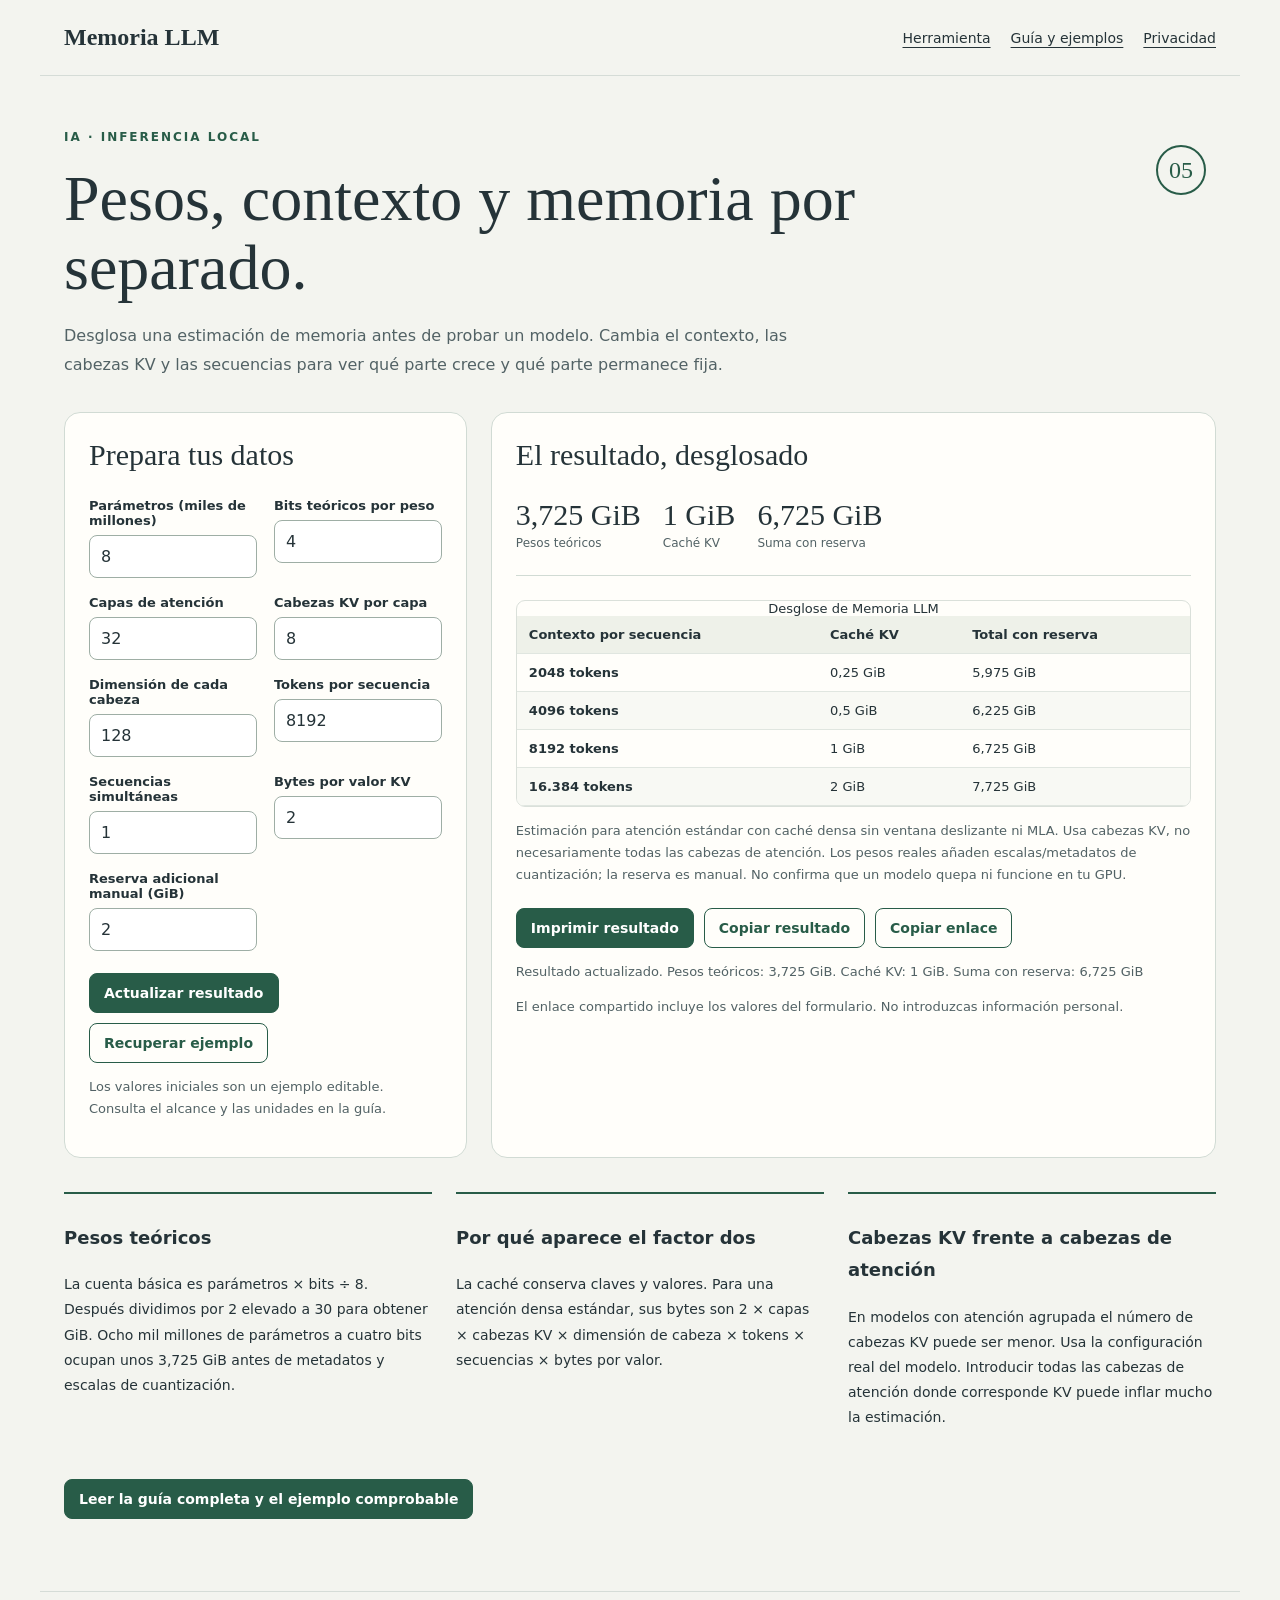
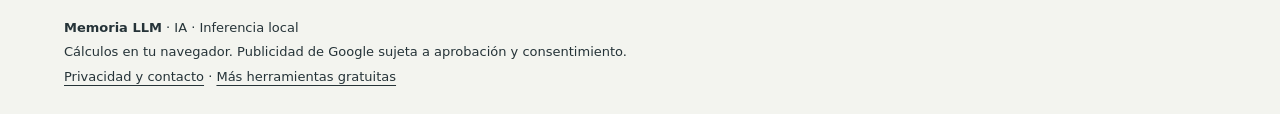
==== index.html @ c2d44539 "Publicar Memoria LLM completa" ====
<!doctype html><html lang="es"><head><meta charset="utf-8"><meta name="viewport" content="width=device-width,initial-scale=1"><meta name="theme-color" content="#285c48"><title>Calculadora de memoria LLM: pesos y caché KV por contexto | Memoria LLM</title><meta name="description" content="Estima pesos teóricos y caché KV de un LLM con parámetros explícitos. Compara contextos y secuencias, distingue GiB y reserva manual, sin prometer compatibilidad."><link rel="canonical" href="https://ilga25.github.io/memoria-llm/"><link rel="icon" href="favicon.svg" type="image/svg+xml"><link rel="stylesheet" href="style.css"><style>:root{--accent:#285c48}</style><script async src="https://pagead2.googlesyndication.com/pagead/js/adsbygoogle.js?client=ca-pub-2632653491273997" crossorigin="anonymous"></script><script src="privacy-options.js" defer></script><script src="math.js" defer></script><script src="app.js" defer></script><script id="tool-config" type="application/json">{"slug": "memoria-llm", "name": "Memoria LLM", "kind": "memory", "category": "IA · Inferencia local", "color": "#285c48", "title": "Calculadora de memoria LLM: pesos y caché KV por contexto", "description": "Estima pesos teóricos y caché KV de un LLM con parámetros explícitos. Compara contextos y secuencias, distingue GiB y reserva manual, sin prometer compatibilidad.", "hero": "Pesos, contexto y memoria por separado.", "intro": "Desglosa una estimación de memoria antes de probar un modelo. Cambia el contexto, las cabezas KV y las secuencias para ver qué parte crece y qué parte permanece fija.", "fields": [["params", "Parámetros (miles de millones)", 8, 0.001, 1000, 0.001], ["bits", "Bits teóricos por peso", 4, 1, 64, 0.5], ["layers", "Capas de atención", 32, 1, 512, 1], ["heads", "Cabezas KV por capa", 8, 1, 512, 1], ["headDim", "Dimensión de cada cabeza", 128, 1, 1024, 1], ["context", "Tokens por secuencia", 8192, 1, 10000000, 1], ["batch", "Secuencias simultáneas", 1, 1, 1024, 1], ["kvBytes", "Bytes por valor KV", 2, 0.5, 8, 0.5], ["overhead", "Reserva adicional manual (GiB)", 2, 0, 1000, 0.1]], "source": ["Hugging Face: funcionamiento de la caché", "https://huggingface.co/docs/transformers/cache_explanation"], "guide": [["Pesos teóricos", "La cuenta básica es parámetros × bits ÷ 8. Después dividimos por 2 elevado a 30 para obtener GiB. Ocho mil millones de parámetros a cuatro bits ocupan unos 3,725 GiB antes de metadatos y escalas de cuantización."], ["Por qué aparece el factor dos", "La caché conserva claves y valores. Para una atención densa estándar, sus bytes son 2 × capas × cabezas KV × dimensión de cabeza × tokens × secuencias × bytes por valor."], ["Cabezas KV frente a cabezas de atención", "En modelos con atención agrupada el número de cabezas KV puede ser menor. Usa la configuración real del modelo. Introducir todas las cabezas de atención donde corresponde KV puede inflar mucho la estimación."], ["Dónde deja de servir esta fórmula", "No modelamos ventanas deslizantes, capas híbridas, MLA, paginación, offloading o cachés compartidas. La documentación de tu motor y modelo tiene prioridad. La tabla compara geometría de memoria, no velocidad de generación."], ["La reserva no se descubre automáticamente", "La memoria adicional es una entrada manual para buffers, activaciones y otros costes. No conocemos tu GPU ni procesos abiertos. La suma no es una certificación de que un modelo quepa: el archivo real y el motor pueden necesitar más."], ["Ejemplo comprobable", "Con 32 capas, ocho cabezas KV, dimensión 128, contexto 8.192, una secuencia y valores de dos bytes, la caché densa es de 1 GiB. Duplicar el contexto o las secuencias la duplica."]]}</script><script type="application/ld+json">{"@context": "https://schema.org", "@type": "WebApplication", "name": "Memoria LLM", "url": "https://ilga25.github.io/memoria-llm/", "description": "Estima pesos teóricos y caché KV de un LLM con parámetros explícitos. Compara contextos y secuencias, distingue GiB y reserva manual, sin prometer compatibilidad.", "inLanguage": "es", "operatingSystem": "Any", "applicationCategory": "UtilitiesApplication", "offers": {"@type": "Offer", "price": "0", "priceCurrency": "EUR"}}</script></head><body><a href="#main" class="skip">Saltar al contenido</a><header><a href="./">Memoria LLM</a><nav aria-label="Principal"><a href="./">Herramienta</a><a href="guia.html">Guía y ejemplos</a><a href="privacidad.html">Privacidad</a></nav></header><main id="main"><section class="hero"><div class="badge" aria-hidden="true">05</div><p class="eyebrow">IA · Inferencia local</p><h1>Pesos, contexto y memoria por separado.</h1><p class="intro">Desglosa una estimación de memoria antes de probar un modelo. Cambia el contexto, las cabezas KV y las secuencias para ver qué parte crece y qué parte permanece fija.</p></section><div class="workspace"><section class="panel inputs"><h2>Prepara tus datos</h2><form id="form"><div class="fields"><label class="field">Parámetros (miles de millones)<input id="params" type="number" min="0.001" max="1000" step="0.001" value="8" required></label><label class="field">Bits teóricos por peso<input id="bits" type="number" min="1" max="64" step="0.5" value="4" required></label><label class="field">Capas de atención<input id="layers" type="number" min="1" max="512" step="1" value="32" required></label><label class="field">Cabezas KV por capa<input id="heads" type="number" min="1" max="512" step="1" value="8" required></label><label class="field">Dimensión de cada cabeza<input id="headDim" type="number" min="1" max="1024" step="1" value="128" required></label><label class="field">Tokens por secuencia<input id="context" type="number" min="1" max="10000000" step="1" value="8192" required></label><label class="field">Secuencias simultáneas<input id="batch" type="number" min="1" max="1024" step="1" value="1" required></label><label class="field">Bytes por valor KV<input id="kvBytes" type="number" min="0.5" max="8" step="0.5" value="2" required></label><label class="field">Reserva adicional manual (GiB)<input id="overhead" type="number" min="0" max="1000" step="0.1" value="2" required></label></div><div class="actions"><button type="submit">Actualizar resultado</button><button id="reset" class="secondary" type="button">Recuperar ejemplo</button></div></form><p class="small">Los valores iniciales son un ejemplo editable. Consulta el alcance y las unidades en la guía.</p></section><section class="panel output"><h2>El resultado, desglosado</h2><noscript>Activa JavaScript para utilizar la herramienta. La guía se puede consultar sin JavaScript.</noscript><p id="error" role="alert" hidden></p><div id="result"><div id="metrics" class="metrics"></div><div class="table-wrap"><table><caption>Desglose de Memoria LLM</caption><thead><tr id="head-row"></tr></thead><tbody id="body-rows"></tbody></table></div><p id="note" class="small"></p></div><div class="actions"><button id="print" type="button">Imprimir resultado</button><button id="copy" type="button" class="secondary">Copiar resultado</button><button id="share" type="button" class="secondary">Copiar enlace</button></div><p id="feedback" role="status" class="small"></p><textarea id="copy-field" aria-label="Contenido para copiar" readonly hidden></textarea><p id="status" role="status" class="small"></p><p class="small share-note">El enlace compartido incluye los valores del formulario. No introduzcas información personal.</p></section></div><section class="cards"><article><h3>Pesos teóricos</h3><p>La cuenta básica es parámetros × bits ÷ 8. Después dividimos por 2 elevado a 30 para obtener GiB. Ocho mil millones de parámetros a cuatro bits ocupan unos 3,725 GiB antes de metadatos y escalas de cuantización.</p></article><article><h3>Por qué aparece el factor dos</h3><p>La caché conserva claves y valores. Para una atención densa estándar, sus bytes son 2 × capas × cabezas KV × dimensión de cabeza × tokens × secuencias × bytes por valor.</p></article><article><h3>Cabezas KV frente a cabezas de atención</h3><p>En modelos con atención agrupada el número de cabezas KV puede ser menor. Usa la configuración real del modelo. Introducir todas las cabezas de atención donde corresponde KV puede inflar mucho la estimación.</p></article></section><p class="guide-link"><a class="button" href="guia.html">Leer la guía completa y el ejemplo comprobable</a></p></main><footer><strong>Memoria LLM</strong> · IA · Inferencia local<br>Cálculos en tu navegador. Publicidad de Google sujeta a aprobación y consentimiento.<br><a href="privacidad.html">Privacidad y contacto</a> · <a href="https://ilga25.github.io/herramientas.html">Más herramientas gratuitas</a><div><button type="button" id="privacy-options" class="secondary" hidden>Opciones de privacidad</button></div></footer></body></html>
---- style.css ----
:root{font-family:system-ui,sans-serif;color:#253338;background:#f3f4ef;font-synthesis:none;--accent:#155e63}*{box-sizing:border-box}body{margin:0}a{color:inherit;text-underline-offset:4px}header,main,footer{max-width:1200px;margin:auto;padding:24px}header{display:flex;justify-content:space-between;align-items:center;gap:20px;border-bottom:1px solid #d5dcd7}header>a{font:700 24px Georgia,serif;text-decoration:none}nav{display:flex;flex-wrap:wrap;gap:20px;font-size:14px}.eyebrow{text-transform:uppercase;letter-spacing:2px;font-size:12px;color:var(--accent);font-weight:750;margin-top:30px}h1{font:clamp(40px,5vw,65px)/1.08 Georgia,serif;font-weight:400;max-width:900px;margin:20px 0}h2{font:30px/1.2 Georgia,serif}h3{font-size:18px}.intro{max-width:760px;line-height:1.8;color:#526265}.hero{position:relative;padding-right:70px}.badge{position:absolute;right:10px;top:15px;width:50px;height:50px;border:2px solid var(--accent);color:var(--accent);border-radius:50%;display:grid;place-items:center;font:24px Georgia,serif}.workspace{display:grid;grid-template-columns:minmax(300px,.75fr) minmax(430px,1.35fr);gap:24px;margin:32px 0}.panel{min-width:0;background:#fffefa;border:1px solid #d1dbd4;border-radius:16px;padding:24px}.panel h2{margin-top:0}.fields{display:grid;grid-template-columns:1fr 1fr;gap:17px}.field{font-size:13px;font-weight:650;display:block}.field input,.field select,.field textarea{display:block;width:100%;min-width:0;margin:7px 0 0;border:1px solid #9eaea5;border-radius:8px;background:white;font:16px system-ui;color:#253338;padding:11px}.field textarea{min-height:240px;resize:vertical;font:14px/1.6 ui-monospace,monospace}.text-field{grid-column:1/-1}input:focus,textarea:focus,button:focus-visible{outline:3px solid color-mix(in srgb,var(--accent) 35%,white);outline-offset:2px}.actions{display:flex;gap:10px;flex-wrap:wrap;margin-top:22px}button,.button{border:1px solid var(--accent);border-radius:8px;background:var(--accent);color:white;padding:11px 14px;font:600 14px system-ui;cursor:pointer;text-decoration:none;display:inline-block}button.secondary{background:transparent;color:var(--accent)}button:disabled{opacity:.45;cursor:default}.small{font-size:13px;line-height:1.7;color:#526265}.metrics{display:flex;flex-wrap:wrap;gap:22px;padding:0 0 24px;border-bottom:1px solid #d1dbd4;margin-bottom:24px}.metrics div{max-width:100%}.metrics strong{display:block;font:30px Georgia,serif;overflow-wrap:anywhere}.metrics span{font-size:12px;color:#526265}.table-wrap{overflow:auto;max-height:680px;border:1px solid #dae0da;border-radius:9px}table{border-collapse:collapse;width:100%;font-size:13px}th,td{border-bottom:1px solid #e0e6e0;padding:11px 12px;text-align:left;vertical-align:top}thead{background:#eef1e9;position:sticky;top:0}tbody th{font-weight:600}tbody tr:nth-child(even){background:#f8f9f4}td{white-space:pre-wrap;overflow-wrap:anywhere;max-width:500px}#error{background:#fbece3;color:#833e20;border-left:4px solid #af5b32;padding:18px;line-height:1.6}#copy-field{width:100%;min-height:100px;font:13px monospace}.reading{max-width:790px;line-height:1.85}.reading h2{margin-top:34px}.cards{display:grid;grid-template-columns:repeat(3,1fr);gap:24px;margin:34px 0}.cards article{border-top:2px solid var(--accent);padding-top:10px;font-size:14px;line-height:1.8}footer{border-top:1px solid #d5dcd7;margin-top:32px;font-size:13px;line-height:1.9}.skip{position:absolute;top:-100px}.skip:focus{top:10px;background:white;padding:14px;z-index:10}[hidden]{display:none!important}.prompt-tool .workspace{grid-template-columns:1fr}.prompt-tool .fields{grid-template-columns:1fr 1fr}.prompt-tool .text-field{grid-column:auto}.prompt-tool .table-wrap td:last-child{min-width:280px;max-width:750px;font-family:ui-monospace,monospace}.prompt-tool .table-wrap{max-height:800px}@media(max-width:850px){.workspace{grid-template-columns:1fr}.cards{grid-template-columns:1fr}.prompt-tool .fields{grid-template-columns:1fr}.hero{padding-right:0}.badge{display:none}header{align-items:flex-start;flex-direction:column}h1{font-size:43px}}@media(max-width:420px){header,main,footer{padding:18px}.panel{padding:17px}.fields{grid-template-columns:1fr}nav{gap:14px}}@media print{body{background:white}header,footer,.hero,.inputs,.actions,.small.share-note,.cards,#feedback,#copy-field,.guide-link{display:none}.workspace{display:block}.panel{border:0;padding:0}.table-wrap{max-height:none;overflow:visible;border:0}thead{position:static}tr{break-inside:avoid}table{font-size:10px}main{padding:0}.metrics strong{font-size:24px}}
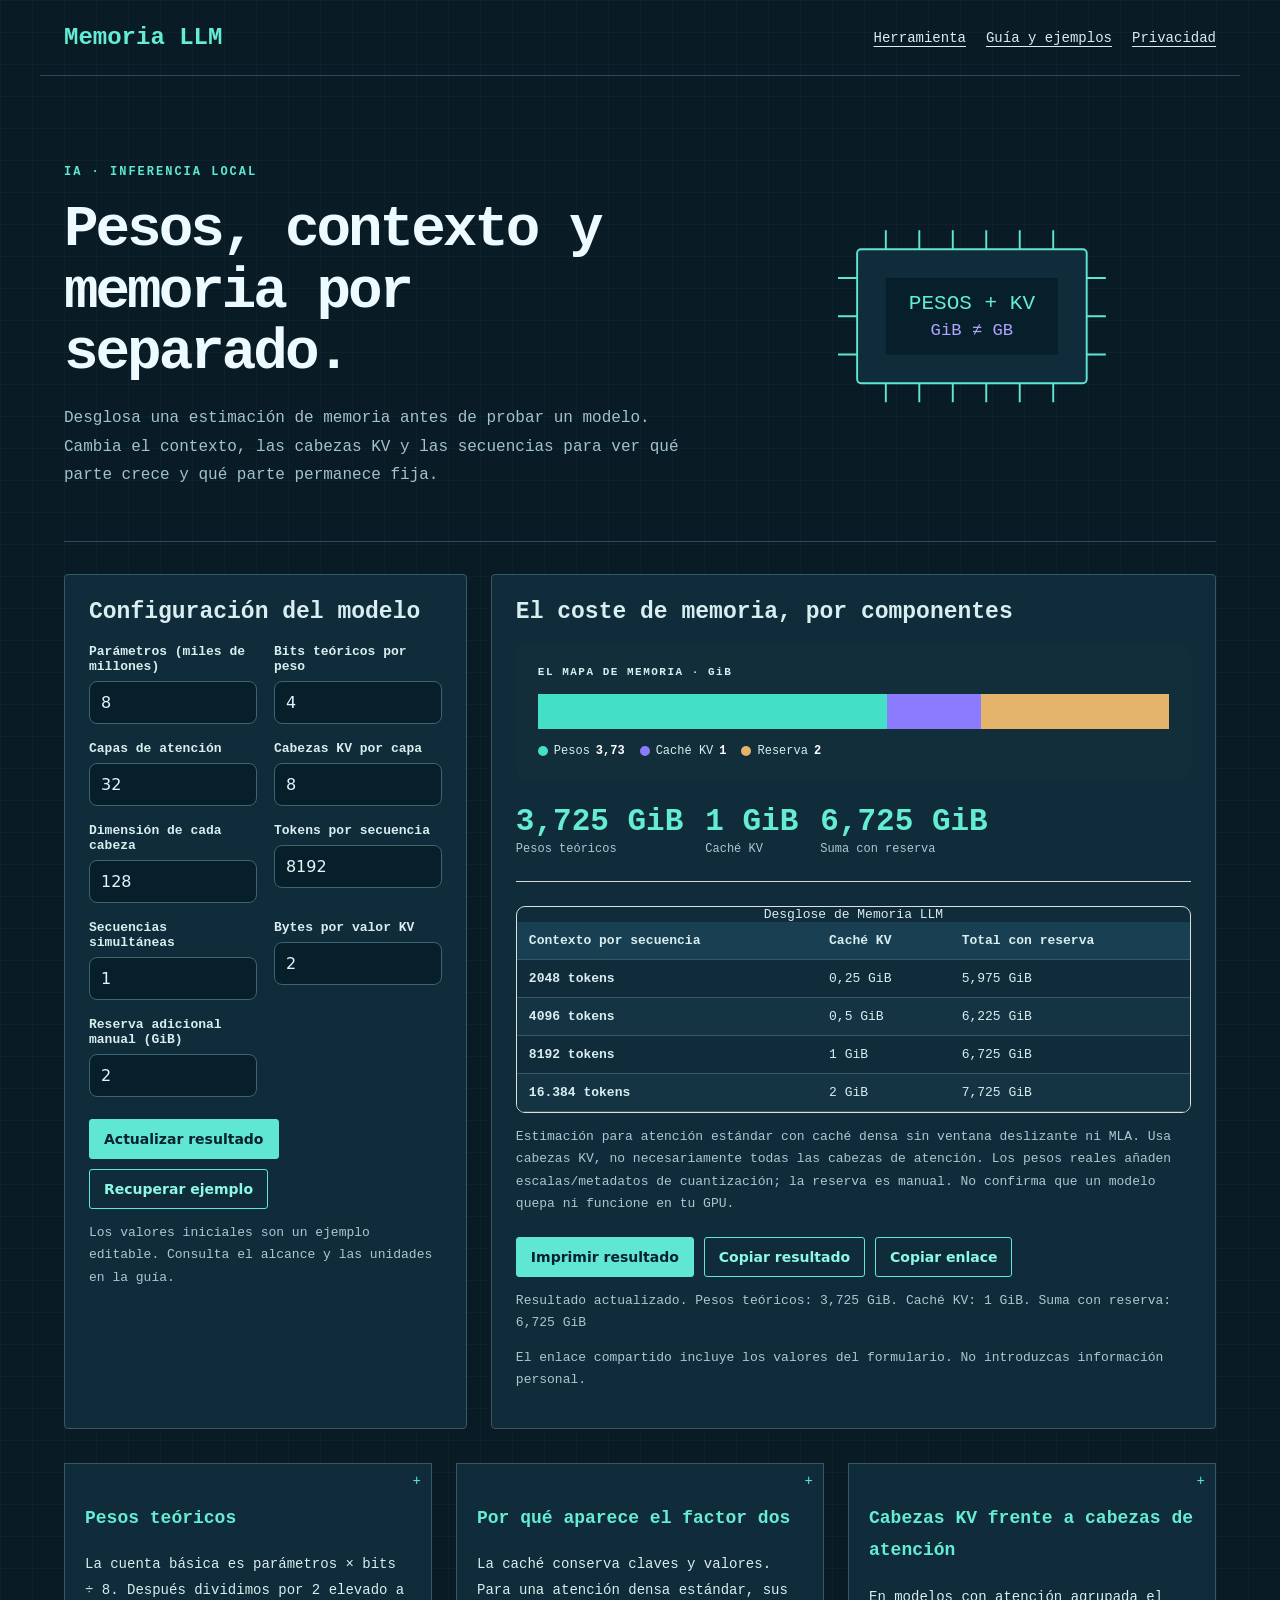
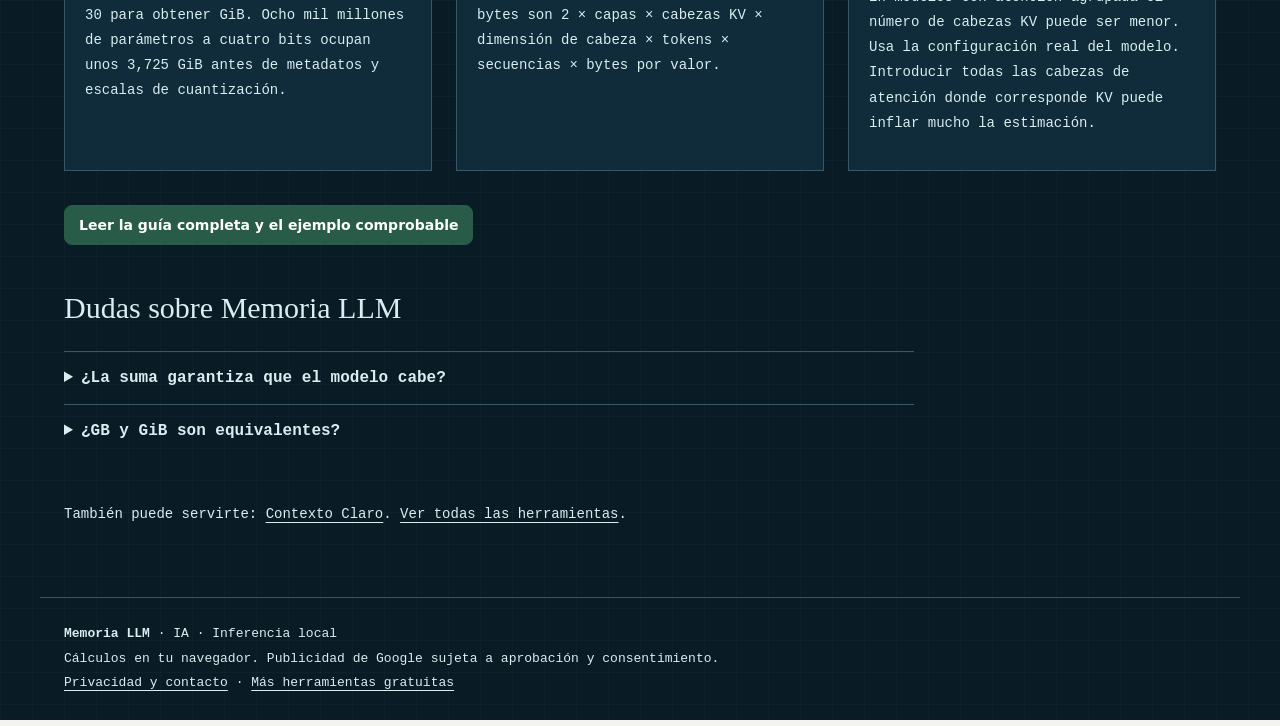
==== commit 4485a36d: "Identidad visual y SEO de Memoria LLM" ====
--- a/index.html
+++ b/index.html
@@ -1 +1 @@
-<!doctype html><html lang="es"><head><meta charset="utf-8"><meta name="viewport" content="width=device-width,initial-scale=1"><meta name="theme-color" content="#285c48"><title>Calculadora de memoria LLM: pesos y caché KV por contexto | Memoria LLM</title><meta name="description" content="Estima pesos teóricos y caché KV de un LLM con parámetros explícitos. Compara contextos y secuencias, distingue GiB y reserva manual, sin prometer compatibilidad."><link rel="canonical" href="https://ilga25.github.io/memoria-llm/"><link rel="icon" href="favicon.svg" type="image/svg+xml"><link rel="stylesheet" href="style.css"><style>:root{--accent:#285c48}</style><script async src="https://pagead2.googlesyndication.com/pagead/js/adsbygoogle.js?client=ca-pub-2632653491273997" crossorigin="anonymous"></script><script src="privacy-options.js" defer></script><script src="math.js" defer></script><script src="app.js" defer></script><script id="tool-config" type="application/json">{"slug": "memoria-llm", "name": "Memoria LLM", "kind": "memory", "category": "IA · Inferencia local", "color": "#285c48", "title": "Calculadora de memoria LLM: pesos y caché KV por contexto", "description": "Estima pesos teóricos y caché KV de un LLM con parámetros explícitos. Compara contextos y secuencias, distingue GiB y reserva manual, sin prometer compatibilidad.", "hero": "Pesos, contexto y memoria por separado.", "intro": "Desglosa una estimación de memoria antes de probar un modelo. Cambia el contexto, las cabezas KV y las secuencias para ver qué parte crece y qué parte permanece fija.", "fields": [["params", "Parámetros (miles de millones)", 8, 0.001, 1000, 0.001], ["bits", "Bits teóricos por peso", 4, 1, 64, 0.5], ["layers", "Capas de atención", 32, 1, 512, 1], ["heads", "Cabezas KV por capa", 8, 1, 512, 1], ["headDim", "Dimensión de cada cabeza", 128, 1, 1024, 1], ["context", "Tokens por secuencia", 8192, 1, 10000000, 1], ["batch", "Secuencias simultáneas", 1, 1, 1024, 1], ["kvBytes", "Bytes por valor KV", 2, 0.5, 8, 0.5], ["overhead", "Reserva adicional manual (GiB)", 2, 0, 1000, 0.1]], "source": ["Hugging Face: funcionamiento de la caché", "https://huggingface.co/docs/transformers/cache_explanation"], "guide": [["Pesos teóricos", "La cuenta básica es parámetros × bits ÷ 8. Después dividimos por 2 elevado a 30 para obtener GiB. Ocho mil millones de parámetros a cuatro bits ocupan unos 3,725 GiB antes de metadatos y escalas de cuantización."], ["Por qué aparece el factor dos", "La caché conserva claves y valores. Para una atención densa estándar, sus bytes son 2 × capas × cabezas KV × dimensión de cabeza × tokens × secuencias × bytes por valor."], ["Cabezas KV frente a cabezas de atención", "En modelos con atención agrupada el número de cabezas KV puede ser menor. Usa la configuración real del modelo. Introducir todas las cabezas de atención donde corresponde KV puede inflar mucho la estimación."], ["Dónde deja de servir esta fórmula", "No modelamos ventanas deslizantes, capas híbridas, MLA, paginación, offloading o cachés compartidas. La documentación de tu motor y modelo tiene prioridad. La tabla compara geometría de memoria, no velocidad de generación."], ["La reserva no se descubre automáticamente", "La memoria adicional es una entrada manual para buffers, activaciones y otros costes. No conocemos tu GPU ni procesos abiertos. La suma no es una certificación de que un modelo quepa: el archivo real y el motor pueden necesitar más."], ["Ejemplo comprobable", "Con 32 capas, ocho cabezas KV, dimensión 128, contexto 8.192, una secuencia y valores de dos bytes, la caché densa es de 1 GiB. Duplicar el contexto o las secuencias la duplica."]]}</script><script type="application/ld+json">{"@context": "https://schema.org", "@type": "WebApplication", "name": "Memoria LLM", "url": "https://ilga25.github.io/memoria-llm/", "description": "Estima pesos teóricos y caché KV de un LLM con parámetros explícitos. Compara contextos y secuencias, distingue GiB y reserva manual, sin prometer compatibilidad.", "inLanguage": "es", "operatingSystem": "Any", "applicationCategory": "UtilitiesApplication", "offers": {"@type": "Offer", "price": "0", "priceCurrency": "EUR"}}</script></head><body><a href="#main" class="skip">Saltar al contenido</a><header><a href="./">Memoria LLM</a><nav aria-label="Principal"><a href="./">Herramienta</a><a href="guia.html">Guía y ejemplos</a><a href="privacidad.html">Privacidad</a></nav></header><main id="main"><section class="hero"><div class="badge" aria-hidden="true">05</div><p class="eyebrow">IA · Inferencia local</p><h1>Pesos, contexto y memoria por separado.</h1><p class="intro">Desglosa una estimación de memoria antes de probar un modelo. Cambia el contexto, las cabezas KV y las secuencias para ver qué parte crece y qué parte permanece fija.</p></section><div class="workspace"><section class="panel inputs"><h2>Prepara tus datos</h2><form id="form"><div class="fields"><label class="field">Parámetros (miles de millones)<input id="params" type="number" min="0.001" max="1000" step="0.001" value="8" required></label><label class="field">Bits teóricos por peso<input id="bits" type="number" min="1" max="64" step="0.5" value="4" required></label><label class="field">Capas de atención<input id="layers" type="number" min="1" max="512" step="1" value="32" required></label><label class="field">Cabezas KV por capa<input id="heads" type="number" min="1" max="512" step="1" value="8" required></label><label class="field">Dimensión de cada cabeza<input id="headDim" type="number" min="1" max="1024" step="1" value="128" required></label><label class="field">Tokens por secuencia<input id="context" type="number" min="1" max="10000000" step="1" value="8192" required></label><label class="field">Secuencias simultáneas<input id="batch" type="number" min="1" max="1024" step="1" value="1" required></label><label class="field">Bytes por valor KV<input id="kvBytes" type="number" min="0.5" max="8" step="0.5" value="2" required></label><label class="field">Reserva adicional manual (GiB)<input id="overhead" type="number" min="0" max="1000" step="0.1" value="2" required></label></div><div class="actions"><button type="submit">Actualizar resultado</button><button id="reset" class="secondary" type="button">Recuperar ejemplo</button></div></form><p class="small">Los valores iniciales son un ejemplo editable. Consulta el alcance y las unidades en la guía.</p></section><section class="panel output"><h2>El resultado, desglosado</h2><noscript>Activa JavaScript para utilizar la herramienta. La guía se puede consultar sin JavaScript.</noscript><p id="error" role="alert" hidden></p><div id="result"><div id="metrics" class="metrics"></div><div class="table-wrap"><table><caption>Desglose de Memoria LLM</caption><thead><tr id="head-row"></tr></thead><tbody id="body-rows"></tbody></table></div><p id="note" class="small"></p></div><div class="actions"><button id="print" type="button">Imprimir resultado</button><button id="copy" type="button" class="secondary">Copiar resultado</button><button id="share" type="button" class="secondary">Copiar enlace</button></div><p id="feedback" role="status" class="small"></p><textarea id="copy-field" aria-label="Contenido para copiar" readonly hidden></textarea><p id="status" role="status" class="small"></p><p class="small share-note">El enlace compartido incluye los valores del formulario. No introduzcas información personal.</p></section></div><section class="cards"><article><h3>Pesos teóricos</h3><p>La cuenta básica es parámetros × bits ÷ 8. Después dividimos por 2 elevado a 30 para obtener GiB. Ocho mil millones de parámetros a cuatro bits ocupan unos 3,725 GiB antes de metadatos y escalas de cuantización.</p></article><article><h3>Por qué aparece el factor dos</h3><p>La caché conserva claves y valores. Para una atención densa estándar, sus bytes son 2 × capas × cabezas KV × dimensión de cabeza × tokens × secuencias × bytes por valor.</p></article><article><h3>Cabezas KV frente a cabezas de atención</h3><p>En modelos con atención agrupada el número de cabezas KV puede ser menor. Usa la configuración real del modelo. Introducir todas las cabezas de atención donde corresponde KV puede inflar mucho la estimación.</p></article></section><p class="guide-link"><a class="button" href="guia.html">Leer la guía completa y el ejemplo comprobable</a></p></main><footer><strong>Memoria LLM</strong> · IA · Inferencia local<br>Cálculos en tu navegador. Publicidad de Google sujeta a aprobación y consentimiento.<br><a href="privacidad.html">Privacidad y contacto</a> · <a href="https://ilga25.github.io/herramientas.html">Más herramientas gratuitas</a><div><button type="button" id="privacy-options" class="secondary" hidden>Opciones de privacidad</button></div></footer></body></html>+<!doctype html><html lang="es"><head><meta charset="utf-8"><meta name="viewport" content="width=device-width,initial-scale=1"><meta name="theme-color" content="#285c48"><title>Calculadora de memoria LLM: pesos y caché KV por contexto | Memoria LLM</title><meta name="description" content="Estima pesos teóricos y caché KV de un LLM con parámetros explícitos. Compara contextos y secuencias, distingue GiB y reserva manual, sin prometer compatibilidad."><link rel="canonical" href="https://ilga25.github.io/memoria-llm/"><link rel="icon" href="favicon.svg" type="image/svg+xml"><link rel="stylesheet" href="style.css"><style>:root{--accent:#285c48}</style><script async src="https://pagead2.googlesyndication.com/pagead/js/adsbygoogle.js?client=ca-pub-2632653491273997" crossorigin="anonymous"></script><script src="privacy-options.js" defer></script><script src="math.js" defer></script><script src="app.js" defer></script><script id="tool-config" type="application/json">{"slug": "memoria-llm", "name": "Memoria LLM", "kind": "memory", "category": "IA · Inferencia local", "color": "#285c48", "title": "Calculadora de memoria LLM: pesos y caché KV por contexto", "description": "Estima pesos teóricos y caché KV de un LLM con parámetros explícitos. Compara contextos y secuencias, distingue GiB y reserva manual, sin prometer compatibilidad.", "hero": "Pesos, contexto y memoria por separado.", "intro": "Desglosa una estimación de memoria antes de probar un modelo. Cambia el contexto, las cabezas KV y las secuencias para ver qué parte crece y qué parte permanece fija.", "fields": [["params", "Parámetros (miles de millones)", 8, 0.001, 1000, 0.001], ["bits", "Bits teóricos por peso", 4, 1, 64, 0.5], ["layers", "Capas de atención", 32, 1, 512, 1], ["heads", "Cabezas KV por capa", 8, 1, 512, 1], ["headDim", "Dimensión de cada cabeza", 128, 1, 1024, 1], ["context", "Tokens por secuencia", 8192, 1, 10000000, 1], ["batch", "Secuencias simultáneas", 1, 1, 1024, 1], ["kvBytes", "Bytes por valor KV", 2, 0.5, 8, 0.5], ["overhead", "Reserva adicional manual (GiB)", 2, 0, 1000, 0.1]], "source": ["Hugging Face: funcionamiento de la caché", "https://huggingface.co/docs/transformers/cache_explanation"], "guide": [["Pesos teóricos", "La cuenta básica es parámetros × bits ÷ 8. Después dividimos por 2 elevado a 30 para obtener GiB. Ocho mil millones de parámetros a cuatro bits ocupan unos 3,725 GiB antes de metadatos y escalas de cuantización."], ["Por qué aparece el factor dos", "La caché conserva claves y valores. Para una atención densa estándar, sus bytes son 2 × capas × cabezas KV × dimensión de cabeza × tokens × secuencias × bytes por valor."], ["Cabezas KV frente a cabezas de atención", "En modelos con atención agrupada el número de cabezas KV puede ser menor. Usa la configuración real del modelo. Introducir todas las cabezas de atención donde corresponde KV puede inflar mucho la estimación."], ["Dónde deja de servir esta fórmula", "No modelamos ventanas deslizantes, capas híbridas, MLA, paginación, offloading o cachés compartidas. La documentación de tu motor y modelo tiene prioridad. La tabla compara geometría de memoria, no velocidad de generación."], ["La reserva no se descubre automáticamente", "La memoria adicional es una entrada manual para buffers, activaciones y otros costes. No conocemos tu GPU ni procesos abiertos. La suma no es una certificación de que un modelo quepa: el archivo real y el motor pueden necesitar más."], ["Ejemplo comprobable", "Con 32 capas, ocho cabezas KV, dimensión 128, contexto 8.192, una secuencia y valores de dos bytes, la caché densa es de 1 GiB. Duplicar el contexto o las secuencias la duplica."]]}</script><script type="application/ld+json">{"@context": "https://schema.org", "@type": "WebApplication", "name": "Memoria LLM", "url": "https://ilga25.github.io/memoria-llm/", "description": "Estima pesos teóricos y caché KV de un LLM con parámetros explícitos. Compara contextos y secuencias, distingue GiB y reserva manual, sin prometer compatibilidad.", "inLanguage": "es", "operatingSystem": "Any", "applicationCategory": "UtilitiesApplication", "offers": {"@type": "Offer", "price": "0", "priceCurrency": "EUR"}}</script><meta property="og:type" content="website"><meta property="og:locale" content="es_ES"><meta property="og:url" content="https://ilga25.github.io/memoria-llm/"><meta property="og:title" content="Calculadora de memoria LLM: pesos y caché KV por contexto | Memoria LLM"><meta name="twitter:card" content="summary"><meta property="og:description" content="Estima pesos teóricos y caché KV de un LLM con parámetros explícitos. Compara contextos y secuencias, distingue GiB y reserva manual, sin prometer compatibilidad."></head><body class="theme-memory"><a href="#main" class="skip">Saltar al contenido</a><header><a href="./">Memoria LLM</a><nav aria-label="Principal"><a href="./">Herramienta</a><a href="guia.html">Guía y ejemplos</a><a href="privacidad.html">Privacidad</a></nav></header><main id="main"><section class="hero"><div class="hero-copy"><p class="eyebrow">IA · Inferencia local</p><h1>Pesos, contexto y memoria por separado.</h1><p class="intro">Desglosa una estimación de memoria antes de probar un modelo. Cambia el contexto, las cabezas KV y las secuencias para ver qué parte crece y qué parte permanece fija.</p></div><div class="brand-art" aria-hidden="true"><svg viewBox="0 0 400 230"><g stroke="#5fe7d3" fill="#102b39" stroke-width="2"><rect x="80" y="40" width="240" height="140" rx="4"/><path d="M110 20v20m35-20v20m35-20v20m35-20v20m35-20v20m35-20v20M110 180v20m35-20v20m35-20v20m35-20v20m35-20v20m35-20v20M60 70h20m-20 40h20m-20 40h20M320 70h20m-20 40h20m-20 40h20"/></g><rect x="110" y="70" width="180" height="80" fill="#071f2b"/><text x="200" y="102" fill="#64ecd5" text-anchor="middle" font-size="22" font-family="monospace">PESOS + KV</text><text x="200" y="130" fill="#b2a4ff" text-anchor="middle" font-size="18" font-family="monospace">GiB ≠ GB</text></svg></div></section><div class="workspace"><section class="panel inputs"><h2>Configuración del modelo</h2><form id="form"><div class="fields"><label class="field">Parámetros (miles de millones)<input id="params" type="number" min="0.001" max="1000" step="0.001" value="8" required></label><label class="field">Bits teóricos por peso<input id="bits" type="number" min="1" max="64" step="0.5" value="4" required></label><label class="field">Capas de atención<input id="layers" type="number" min="1" max="512" step="1" value="32" required></label><label class="field">Cabezas KV por capa<input id="heads" type="number" min="1" max="512" step="1" value="8" required></label><label class="field">Dimensión de cada cabeza<input id="headDim" type="number" min="1" max="1024" step="1" value="128" required></label><label class="field">Tokens por secuencia<input id="context" type="number" min="1" max="10000000" step="1" value="8192" required></label><label class="field">Secuencias simultáneas<input id="batch" type="number" min="1" max="1024" step="1" value="1" required></label><label class="field">Bytes por valor KV<input id="kvBytes" type="number" min="0.5" max="8" step="0.5" value="2" required></label><label class="field">Reserva adicional manual (GiB)<input id="overhead" type="number" min="0" max="1000" step="0.1" value="2" required></label></div><div class="actions"><button type="submit">Actualizar resultado</button><button id="reset" class="secondary" type="button">Recuperar ejemplo</button></div></form><p class="small">Los valores iniciales son un ejemplo editable. Consulta el alcance y las unidades en la guía.</p></section><section class="panel output"><h2>El coste de memoria, por componentes</h2><noscript>Activa JavaScript para utilizar la herramienta. La guía se puede consultar sin JavaScript.</noscript><p id="error" role="alert" hidden></p><div id="result"><div id="feature-viz"></div><div id="metrics" class="metrics"></div><div class="table-wrap"><table><caption>Desglose de Memoria LLM</caption><thead><tr id="head-row"></tr></thead><tbody id="body-rows"></tbody></table></div><p id="note" class="small"></p></div><div class="actions"><button id="print" type="button">Imprimir resultado</button><button id="copy" type="button" class="secondary">Copiar resultado</button><button id="share" type="button" class="secondary">Copiar enlace</button></div><p id="feedback" role="status" class="small"></p><textarea id="copy-field" aria-label="Contenido para copiar" readonly hidden></textarea><p id="status" role="status" class="small"></p><p class="small share-note">El enlace compartido incluye los valores del formulario. No introduzcas información personal.</p></section></div><section class="cards"><article><h3>Pesos teóricos</h3><p>La cuenta básica es parámetros × bits ÷ 8. Después dividimos por 2 elevado a 30 para obtener GiB. Ocho mil millones de parámetros a cuatro bits ocupan unos 3,725 GiB antes de metadatos y escalas de cuantización.</p></article><article><h3>Por qué aparece el factor dos</h3><p>La caché conserva claves y valores. Para una atención densa estándar, sus bytes son 2 × capas × cabezas KV × dimensión de cabeza × tokens × secuencias × bytes por valor.</p></article><article><h3>Cabezas KV frente a cabezas de atención</h3><p>En modelos con atención agrupada el número de cabezas KV puede ser menor. Usa la configuración real del modelo. Introducir todas las cabezas de atención donde corresponde KV puede inflar mucho la estimación.</p></article></section><p class="guide-link"><a class="button" href="guia.html">Leer la guía completa y el ejemplo comprobable</a></p><!-- EXTRA IDENTIDAD --><section class="faq-custom"><h2>Dudas sobre Memoria LLM</h2><details><summary>¿La suma garantiza que el modelo cabe?</summary><p>No. Los pesos teóricos omiten escalas y otros metadatos, y la memoria del motor depende de su implementación.</p></details><details><summary>¿GB y GiB son equivalentes?</summary><p>No. Un GiB son 1.073.741.824 bytes. Un GB decimal son 1.000.000.000 bytes. Esta calculadora muestra GiB.</p></details></section><p class="related-tool">También puede servirte: <a href="https://ilga25.github.io/contexto-claro/">Contexto Claro</a>. <a href="https://ilga25.github.io/herramientas.html">Ver todas las herramientas</a>.</p><!-- FIN EXTRA IDENTIDAD --></main><footer><strong>Memoria LLM</strong> · IA · Inferencia local<br>Cálculos en tu navegador. Publicidad de Google sujeta a aprobación y consentimiento.<br><a href="privacidad.html">Privacidad y contacto</a> · <a href="https://ilga25.github.io/herramientas.html">Más herramientas gratuitas</a><div><button type="button" id="privacy-options" class="secondary" hidden>Opciones de privacidad</button></div></footer></body></html>
--- a/style.css
+++ b/style.css
@@ -1 +1,13 @@
-:root{font-family:system-ui,sans-serif;color:#253338;background:#f3f4ef;font-synthesis:none;--accent:#155e63}*{box-sizing:border-box}body{margin:0}a{color:inherit;text-underline-offset:4px}header,main,footer{max-width:1200px;margin:auto;padding:24px}header{display:flex;justify-content:space-between;align-items:center;gap:20px;border-bottom:1px solid #d5dcd7}header>a{font:700 24px Georgia,serif;text-decoration:none}nav{display:flex;flex-wrap:wrap;gap:20px;font-size:14px}.eyebrow{text-transform:uppercase;letter-spacing:2px;font-size:12px;color:var(--accent);font-weight:750;margin-top:30px}h1{font:clamp(40px,5vw,65px)/1.08 Georgia,serif;font-weight:400;max-width:900px;margin:20px 0}h2{font:30px/1.2 Georgia,serif}h3{font-size:18px}.intro{max-width:760px;line-height:1.8;color:#526265}.hero{position:relative;padding-right:70px}.badge{position:absolute;right:10px;top:15px;width:50px;height:50px;border:2px solid var(--accent);color:var(--accent);border-radius:50%;display:grid;place-items:center;font:24px Georgia,serif}.workspace{display:grid;grid-template-columns:minmax(300px,.75fr) minmax(430px,1.35fr);gap:24px;margin:32px 0}.panel{min-width:0;background:#fffefa;border:1px solid #d1dbd4;border-radius:16px;padding:24px}.panel h2{margin-top:0}.fields{display:grid;grid-template-columns:1fr 1fr;gap:17px}.field{font-size:13px;font-weight:650;display:block}.field input,.field select,.field textarea{display:block;width:100%;min-width:0;margin:7px 0 0;border:1px solid #9eaea5;border-radius:8px;background:white;font:16px system-ui;color:#253338;padding:11px}.field textarea{min-height:240px;resize:vertical;font:14px/1.6 ui-monospace,monospace}.text-field{grid-column:1/-1}input:focus,textarea:focus,button:focus-visible{outline:3px solid color-mix(in srgb,var(--accent) 35%,white);outline-offset:2px}.actions{display:flex;gap:10px;flex-wrap:wrap;margin-top:22px}button,.button{border:1px solid var(--accent);border-radius:8px;background:var(--accent);color:white;padding:11px 14px;font:600 14px system-ui;cursor:pointer;text-decoration:none;display:inline-block}button.secondary{background:transparent;color:var(--accent)}button:disabled{opacity:.45;cursor:default}.small{font-size:13px;line-height:1.7;color:#526265}.metrics{display:flex;flex-wrap:wrap;gap:22px;padding:0 0 24px;border-bottom:1px solid #d1dbd4;margin-bottom:24px}.metrics div{max-width:100%}.metrics strong{display:block;font:30px Georgia,serif;overflow-wrap:anywhere}.metrics span{font-size:12px;color:#526265}.table-wrap{overflow:auto;max-height:680px;border:1px solid #dae0da;border-radius:9px}table{border-collapse:collapse;width:100%;font-size:13px}th,td{border-bottom:1px solid #e0e6e0;padding:11px 12px;text-align:left;vertical-align:top}thead{background:#eef1e9;position:sticky;top:0}tbody th{font-weight:600}tbody tr:nth-child(even){background:#f8f9f4}td{white-space:pre-wrap;overflow-wrap:anywhere;max-width:500px}#error{background:#fbece3;color:#833e20;border-left:4px solid #af5b32;padding:18px;line-height:1.6}#copy-field{width:100%;min-height:100px;font:13px monospace}.reading{max-width:790px;line-height:1.85}.reading h2{margin-top:34px}.cards{display:grid;grid-template-columns:repeat(3,1fr);gap:24px;margin:34px 0}.cards article{border-top:2px solid var(--accent);padding-top:10px;font-size:14px;line-height:1.8}footer{border-top:1px solid #d5dcd7;margin-top:32px;font-size:13px;line-height:1.9}.skip{position:absolute;top:-100px}.skip:focus{top:10px;background:white;padding:14px;z-index:10}[hidden]{display:none!important}.prompt-tool .workspace{grid-template-columns:1fr}.prompt-tool .fields{grid-template-columns:1fr 1fr}.prompt-tool .text-field{grid-column:auto}.prompt-tool .table-wrap td:last-child{min-width:280px;max-width:750px;font-family:ui-monospace,monospace}.prompt-tool .table-wrap{max-height:800px}@media(max-width:850px){.workspace{grid-template-columns:1fr}.cards{grid-template-columns:1fr}.prompt-tool .fields{grid-template-columns:1fr}.hero{padding-right:0}.badge{display:none}header{align-items:flex-start;flex-direction:column}h1{font-size:43px}}@media(max-width:420px){header,main,footer{padding:18px}.panel{padding:17px}.fields{grid-template-columns:1fr}nav{gap:14px}}@media print{body{background:white}header,footer,.hero,.inputs,.actions,.small.share-note,.cards,#feedback,#copy-field,.guide-link{display:none}.workspace{display:block}.panel{border:0;padding:0}.table-wrap{max-height:none;overflow:visible;border:0}thead{position:static}tr{break-inside:avoid}table{font-size:10px}main{padding:0}.metrics strong{font-size:24px}}
+:root{font-family:system-ui,sans-serif;color:#253338;background:#f3f4ef;font-synthesis:none;--accent:#155e63}*{box-sizing:border-box}body{margin:0}a{color:inherit;text-underline-offset:4px}header,main,footer{max-width:1200px;margin:auto;padding:24px}header{display:flex;justify-content:space-between;align-items:center;gap:20px;border-bottom:1px solid #d5dcd7}header>a{font:700 24px Georgia,serif;text-decoration:none}nav{display:flex;flex-wrap:wrap;gap:20px;font-size:14px}.eyebrow{text-transform:uppercase;letter-spacing:2px;font-size:12px;color:var(--accent);font-weight:750;margin-top:30px}h1{font:clamp(40px,5vw,65px)/1.08 Georgia,serif;font-weight:400;max-width:900px;margin:20px 0}h2{font:30px/1.2 Georgia,serif}h3{font-size:18px}.intro{max-width:760px;line-height:1.8;color:#526265}.hero{position:relative;padding-right:70px}.badge{position:absolute;right:10px;top:15px;width:50px;height:50px;border:2px solid var(--accent);color:var(--accent);border-radius:50%;display:grid;place-items:center;font:24px Georgia,serif}.workspace{display:grid;grid-template-columns:minmax(300px,.75fr) minmax(430px,1.35fr);gap:24px;margin:32px 0}.panel{min-width:0;background:#fffefa;border:1px solid #d1dbd4;border-radius:16px;padding:24px}.panel h2{margin-top:0}.fields{display:grid;grid-template-columns:1fr 1fr;gap:17px}.field{font-size:13px;font-weight:650;display:block}.field input,.field select,.field textarea{display:block;width:100%;min-width:0;margin:7px 0 0;border:1px solid #9eaea5;border-radius:8px;background:white;font:16px system-ui;color:#253338;padding:11px}.field textarea{min-height:240px;resize:vertical;font:14px/1.6 ui-monospace,monospace}.text-field{grid-column:1/-1}input:focus,textarea:focus,button:focus-visible{outline:3px solid color-mix(in srgb,var(--accent) 35%,white);outline-offset:2px}.actions{display:flex;gap:10px;flex-wrap:wrap;margin-top:22px}button,.button{border:1px solid var(--accent);border-radius:8px;background:var(--accent);color:white;padding:11px 14px;font:600 14px system-ui;cursor:pointer;text-decoration:none;display:inline-block}button.secondary{background:transparent;color:var(--accent)}button:disabled{opacity:.45;cursor:default}.small{font-size:13px;line-height:1.7;color:#526265}.metrics{display:flex;flex-wrap:wrap;gap:22px;padding:0 0 24px;border-bottom:1px solid #d1dbd4;margin-bottom:24px}.metrics div{max-width:100%}.metrics strong{display:block;font:30px Georgia,serif;overflow-wrap:anywhere}.metrics span{font-size:12px;color:#526265}.table-wrap{overflow:auto;max-height:680px;border:1px solid #dae0da;border-radius:9px}table{border-collapse:collapse;width:100%;font-size:13px}th,td{border-bottom:1px solid #e0e6e0;padding:11px 12px;text-align:left;vertical-align:top}thead{background:#eef1e9;position:sticky;top:0}tbody th{font-weight:600}tbody tr:nth-child(even){background:#f8f9f4}td{white-space:pre-wrap;overflow-wrap:anywhere;max-width:500px}#error{background:#fbece3;color:#833e20;border-left:4px solid #af5b32;padding:18px;line-height:1.6}#copy-field{width:100%;min-height:100px;font:13px monospace}.reading{max-width:790px;line-height:1.85}.reading h2{margin-top:34px}.cards{display:grid;grid-template-columns:repeat(3,1fr);gap:24px;margin:34px 0}.cards article{border-top:2px solid var(--accent);padding-top:10px;font-size:14px;line-height:1.8}footer{border-top:1px solid #d5dcd7;margin-top:32px;font-size:13px;line-height:1.9}.skip{position:absolute;top:-100px}.skip:focus{top:10px;background:white;padding:14px;z-index:10}[hidden]{display:none!important}.prompt-tool .workspace{grid-template-columns:1fr}.prompt-tool .fields{grid-template-columns:1fr 1fr}.prompt-tool .text-field{grid-column:auto}.prompt-tool .table-wrap td:last-child{min-width:280px;max-width:750px;font-family:ui-monospace,monospace}.prompt-tool .table-wrap{max-height:800px}@media(max-width:850px){.workspace{grid-template-columns:1fr}.cards{grid-template-columns:1fr}.prompt-tool .fields{grid-template-columns:1fr}.hero{padding-right:0}.badge{display:none}header{align-items:flex-start;flex-direction:column}h1{font-size:43px}}@media(max-width:420px){header,main,footer{padding:18px}.panel{padding:17px}.fields{grid-template-columns:1fr}nav{gap:14px}}@media print{body{background:white}header,footer,.hero,.inputs,.actions,.small.share-note,.cards,#feedback,#copy-field,.guide-link{display:none}.workspace{display:block}.panel{border:0;padding:0}.table-wrap{max-height:none;overflow:visible;border:0}thead{position:static}tr{break-inside:avoid}table{font-size:10px}main{padding:0}.metrics strong{font-size:24px}}
+
+
+
+
+/* IDENTIDAD PROPIA 2026-10-21 */
+
+.hero-copy{min-width:0}.brand-art{min-width:0;align-self:center}.brand-art svg{display:block;width:100%;height:220px}.feature-strip{display:flex;flex-wrap:wrap;gap:12px;padding:20px 0;margin:16px 0 26px;border-block:1px solid currentColor}.feature-strip span{font-size:12px;font-weight:700;letter-spacing:.8px}.feature-strip a{color:inherit}#feature-viz{margin:0 0 24px;padding:22px;background:color-mix(in srgb,var(--accent) 7%,transparent);border-radius:12px}.viz-title{font-size:11px;font-weight:800;letter-spacing:1.5px;margin:0 0 16px}.viz-caption{font-size:12px;line-height:1.7}.stack{display:flex;height:35px;overflow:hidden;border:1px solid currentColor;border-radius:6px}.stack i{display:block;min-width:0}.viz-key{display:flex;gap:15px;flex-wrap:wrap;margin-top:15px;font-size:12px}.viz-key span{display:flex;align-items:center;gap:6px}.viz-key i{width:10px;height:10px;border-radius:50%}.round-path{display:flex;flex-wrap:wrap;gap:10px}.round-path span{display:flex;flex-direction:column;padding:14px;border:1px solid currentColor;font-size:12px}.round-path b{font-size:23px}.pool-lanes{display:grid;grid-template-columns:repeat(4,1fr);gap:5px;background:#1f9fb3;padding:12px;border:4px solid #91dce4}.pool-lanes span{display:flex;justify-content:space-between;padding:9px 5px;border-bottom:2px dashed #d8f4f1;font-size:12px;color:white;gap:6px}.pool-lanes em{font-style:normal}.minute-bars{display:grid;gap:8px}.minute-bars>div,.chance-bars>div{display:grid;grid-template-columns:35px 1fr 55px;align-items:center;gap:9px;font-size:12px}.minute-bars i,.chance-bars i{height:15px;background:linear-gradient(to right,var(--accent) var(--fill),#8a9a9c20 var(--fill));border-radius:3px}.chance-bars{display:grid;gap:12px}.chance-bars>div{grid-template-columns:28px 1fr 75px}.editor-legend{display:flex;gap:18px;font:12px ui-monospace,monospace;flex-wrap:wrap}.faq-custom{margin:45px 0;max-width:850px}.faq-custom details{padding:17px 0;border-top:1px solid currentColor}.faq-custom summary{font-weight:700;cursor:pointer}.faq-custom p{font-size:14px;line-height:1.8}.related-tool{font-size:14px;line-height:1.8;margin-top:25px}#feature-viz svg{width:100%;max-height:340px;display:block}header a,button{transition:transform .16s ease,background .16s ease}button:hover{transform:translateY(-1px)}@media(prefers-reduced-motion:reduce){*{transition:none!important;scroll-behavior:auto!important}}@media(max-width:800px){.hero{grid-template-columns:1fr!important;padding:24px!important}.brand-art svg{height:150px}.fields{grid-template-columns:1fr 1fr!important}.workspace{grid-template-columns:1fr!important}.inputs,.output{order:initial!important}.metrics{gap:18px}.hero h1{font-size:40px!important;letter-spacing:-1px!important}.pool-lanes{grid-template-columns:repeat(2,1fr)}.feature-strip{gap:10px}header{position:static!important}}@media(max-width:430px){.fields{grid-template-columns:1fr!important}.hero h1{font-size:35px!important}.hero{padding:20px!important}.panel{padding:18px!important}nav{gap:12px!important}}@media print{.brand-art,.feature-strip,.faq-custom,.related-tool{display:none!important}#feature-viz{break-inside:avoid;color:black!important;background:white!important}.stack{height:18px}body,.panel,.output,.inputs{background:white!important;color:black!important}.small,.viz-caption,.viz-title{color:black!important}}
+
+@media(max-width:800px){.cards{grid-template-columns:1fr!important}.cards article{min-width:0;overflow-wrap:anywhere}.reading{max-width:100%}nav{flex-wrap:wrap!important}}
+
+body{background:#091b25;color:#d8eef0;font-family:ui-monospace,monospace;background-image:linear-gradient(#a6d9e808 1px,transparent 1px),linear-gradient(90deg,#a6d9e808 1px,transparent 1px);background-size:32px 32px}header{border-color:#2a4c57}header>a{font:700 24px ui-monospace,monospace;color:#64ecd5}.hero{display:grid;grid-template-columns:1.3fr 1fr;gap:30px;padding:35px 0;border-bottom:1px solid #2a4c57}.hero h1{font:700 clamp(38px,4.5vw,60px)/1.07 ui-monospace,monospace;letter-spacing:-3px;color:#edfaff}.hero .eyebrow{color:#5fe7d3}.hero .intro{color:#a1c3cd}.panel{background:#102b39;border:1px solid #365965;border-radius:4px}.small,.metrics span{color:#abc8d2}.panel h2{font:600 23px ui-monospace,monospace}.metrics strong{font:700 31px ui-monospace,monospace;color:#64ecd5}.fields input{background:#071f2b;color:#e1f4f7;border-color:#3e6471}.table-wrap thead{background:#194052}.table-wrap tbody tr:nth-child(even){background:#153443}th,td{border-color:#365965}button{--accent:#5fe7d3;color:#08212d;border-radius:3px}.secondary{color:#8cf8e8!important}.cards article{border:1px solid #365965;padding:20px;background:#102b39;position:relative}.cards article:before{content:'+';position:absolute;right:10px;top:5px;color:#5fe7d3}.cards h3{color:#64ecd5}.faq-custom details,footer{border-color:#365965}.stack{border:0;border-radius:0}.viz-key b{color:white}.feature-strip{border-color:#365965}
+@media print{thead,tbody tr:nth-child(even),th,td{background:white!important;color:black!important}.atelier-note,.workshop-strip,.gallery-note,.blueprint-note,#feature-viz{display:none!important}}
